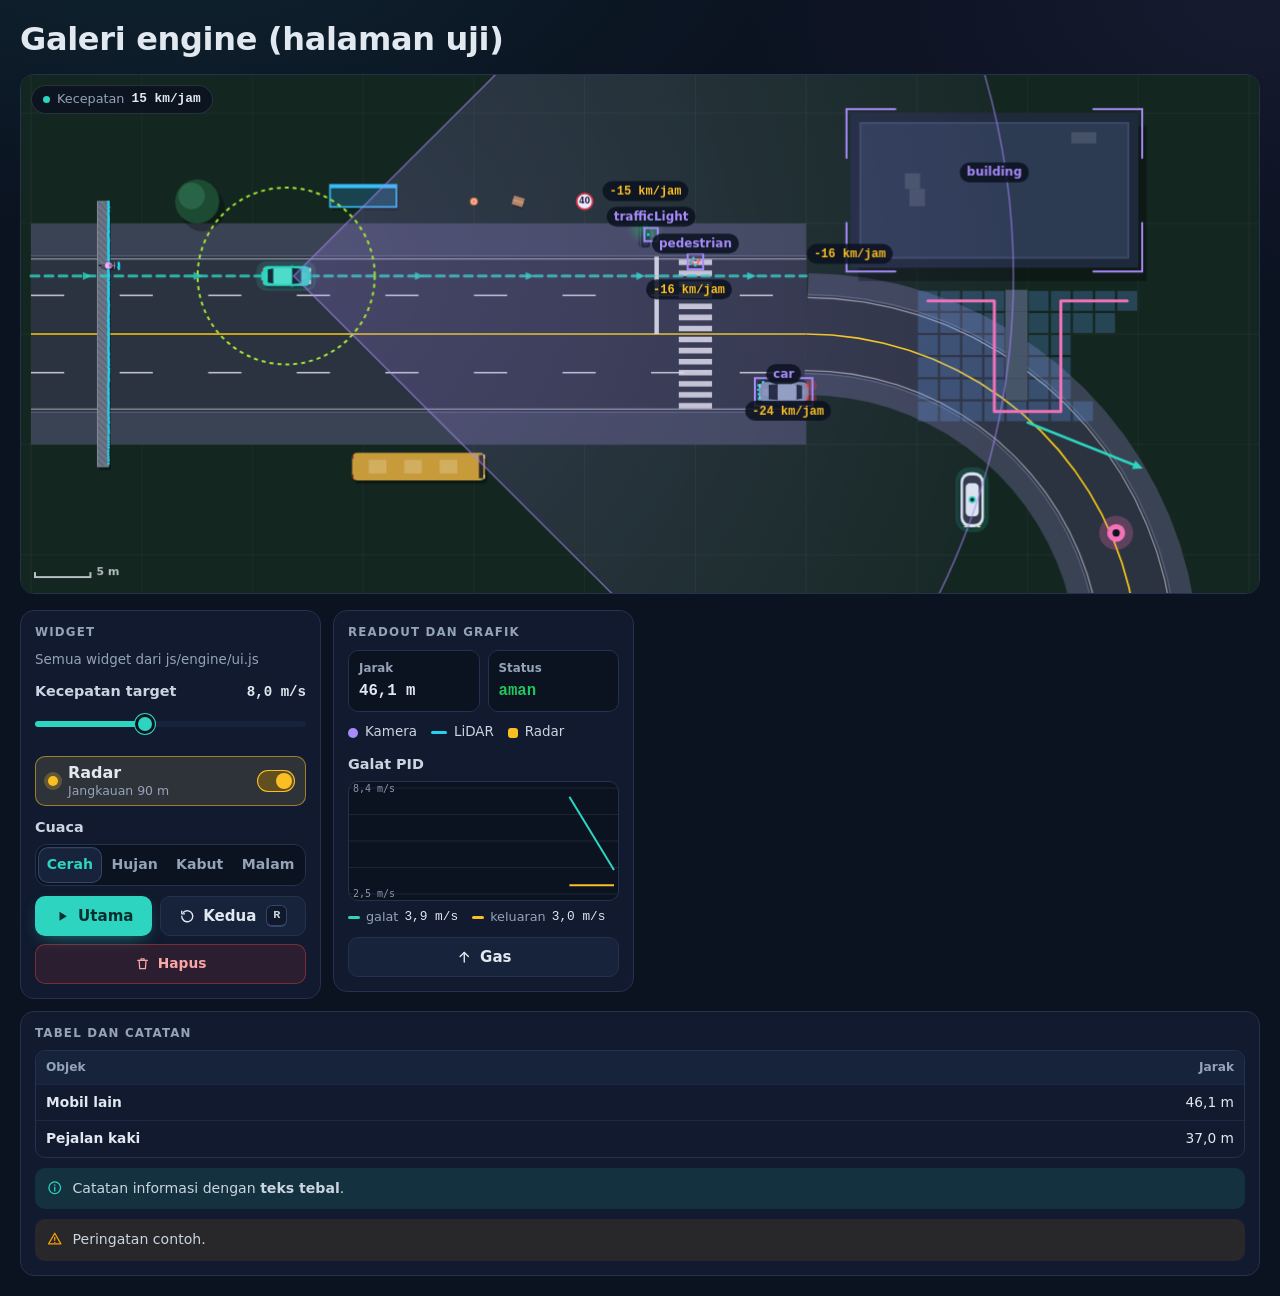
==== tests/foundation_gallery.html @ 91563fdd "Tambah situs SimOtonom (tahap build awal) Situs statis tutorial simulator transportasi tanpa pengemu" ====
<!doctype html>
<html lang="id">
  <head>
    <meta charset="utf-8" />
    <meta name="viewport" content="width=device-width, initial-scale=1" />
    <title>Galeri engine SimOtonom (uji)</title>
    <link rel="icon" type="image/svg+xml" href="../favicon.svg" />
    <link rel="stylesheet" href="../css/style.css" />
    <style>
      body { padding: 20px; }
      .wrap { display: grid; gap: 16px; max-width: 1300px; margin: 0 auto; }
      .gal-stage { position: relative; height: 520px; border: 1px solid var(--border); border-radius: 14px; overflow: hidden; }
    </style>
  </head>
  <body>
    <div class="wrap">
      <h1>Galeri engine (halaman uji)</h1>
      <div class="gal-stage" id="stage"><div class="hud" id="hud"></div></div>
      <div class="controls" id="controls"></div>
    </div>
    <script type="module">
      import * as E from '../js/engine/index.js';
      const { ui } = E;
      const stage = document.getElementById('stage');
      const view = new E.View(stage, { bounds: { minX: -5, minY: -22, maxX: 95, maxY: 22 } });

      // jalan dua lajur per arah dan persimpangan
      const road = E.makeRoad({ points: [{ x: -10, y: 0 }, { x: 60, y: 0 }], lanesPerDir: 2, sidewalk: 3, trimEnd: 0 });
      const curve = E.makeRoad({ points: E.arcPoints(60, 30, 30, -Math.PI / 2, 0, 20), lanesPerDir: 1, sidewalk: 2 });
      const cw = E.crosswalk({ x: 50, y: 0, heading: Math.PI / 2, length: 14 });
      const lane = E.getLane(road, 1, 0);
      const car = new E.Vehicle({ x: 10, y: lane.points[0].y, heading: 0, ego: true, maxSpeed: 10 });
      const agent = new E.PathAgent({ path: E.getLane(road, -1, 0).points, cruise: 6, loop: true, color: E.COLORS.vehicles[2] });
      const ped = new E.PathAgent({ kind: 'pedestrian', path: [{ x: 50, y: -8 }, { x: 50, y: 8 }], cruise: 1.3, loop: true });
      const bike = new E.PathAgent({ kind: 'cyclist', path: [{ x: -5, y: -6.2 }, { x: 60, y: -6.2 }], cruise: 4, loop: true });
      const light = new E.TrafficLight({ x: 46, y: -9, heading: Math.PI });
      const plan = new E.SignalPlan([{ lights: [light], green: 4 }], { yellow: 2, allRed: 2 });
      const bus = { x: 25, y: 12, heading: 0, length: 12, width: 2.5 };
      const shuttle = { x: 75, y: 15, heading: Math.PI / 2, length: 5, width: 2.1 };
      const wall = { ...E.rectBox(-4, -12, -3, 12), kind: 'wall' };
      const building = E.rectBox(64, -20, 90, -6, { kind: 'building' });
      const objects = [agent, ped, bike, wall, building, light];
      const rig = new E.SensorRig(car, E.standardSensors(car));
      const grid = new E.GridMap({ cols: 10, rows: 6, cellSize: 2, originX: 70, originY: -4 });
      for (let r = 0; r < 5; r++) grid.setBlocked(4, r);
      const search = E.createSearch(grid, grid.index(0, 0), grid.index(9, 0));
      const pid = new E.PID({ kp: 1.2, ki: 0.3, kd: 0.05, min: -3, max: 3 });
      const labels = E.createLabelLayer();
      const path = new E.Path(lane.points);
      let weather = 'cerah';

      const chip = ui.hudChip(document.getElementById('hud'), { label: 'Kecepatan', color: E.COLORS.accent });
      const g1 = ui.group(document.getElementById('controls'), { title: 'Widget', hint: 'Semua widget dari js/engine/ui.js' });
      const sl = ui.slider(g1, { label: 'Kecepatan target', min: 0, max: 20, step: 0.5, value: 8, unit: 'm/s' });
      const tg = ui.toggle(g1, { label: 'Radar', color: E.COLORS.radar, hint: 'Jangkauan 90 m', checked: true, onChange: (on) => rig.setEnabled('radar', on) });
      ui.segmented(g1, { label: 'Cuaca', options: E.WEATHER_IDS.map((id) => ({ value: id, label: E.WEATHER[id].label })), value: 'cerah', onChange: (w) => (weather = w) });
      const row = ui.buttonRow(g1);
      ui.button(row, { label: 'Utama', variant: 'primary', icon: 'play' });
      ui.button(row, { label: 'Kedua', icon: 'reset', kbd: 'R' });
      ui.button(row, { label: 'Hapus', variant: 'danger', icon: 'trash', small: true });
      const g2 = ui.group(document.getElementById('controls'), { title: 'Readout dan grafik' });
      const rg = ui.readoutGrid(g2);
      const ro1 = ui.readout(rg, { label: 'Jarak', value: '0 m' });
      const ro2 = ui.readout(rg, { label: 'Status', value: 'aman' });
      ro2.setTone('ok');
      ui.legend(g2, [{ color: E.COLORS.kamera, label: 'Kamera' }, { color: E.COLORS.lidar, label: 'LiDAR', shape: 'line' }, { color: E.COLORS.radar, label: 'Radar', shape: 'square' }]);
      const chart = ui.timeChart(g2, { label: 'Galat PID', series: [{ label: 'galat', color: E.COLORS.accent }, { label: 'keluaran', color: E.COLORS.radar }], span: 8, unit: 'm/s' });
      ui.holdButton(ui.buttonRow(g2), { label: 'Gas', icon: 'arrowUp' });
      const g3 = ui.group(document.getElementById('controls'), { title: 'Tabel dan catatan', wide: true });
      const table = ui.dataTable(g3, { columns: [{ key: 'a', label: 'Objek' }, { key: 'b', label: 'Jarak', align: 'right' }] });
      ui.note(g3, 'Catatan informasi dengan <strong>teks tebal</strong>.');
      ui.note(g3, 'Peringatan contoh.', { tone: 'warn' });

      let time = 0;
      const loop = new E.Loop({
        update(dt) {
          time += dt;
          plan.update(time);
          const pp = E.purePursuit(car, path, { lookahead: 6 });
          const u = pid.update(sl.value - car.speed, dt);
          car.step(dt, { accel: u, steer: pp.steer });
          if (car.x > 58) car.setPose(0, lane.points[0].y, 0);
          agent.step(dt);
          ped.step(dt);
          bike.step(dt);
          rig.update(dt, objects, weather);
          if (!search.done) search.step();
          chart.push(time, sl.value - car.speed, u);
        },
        render() {
          const g = view.begin();
          E.drawGrid(g, view, { spacing: 10 });
          E.drawRoad(g, road);
          E.drawRoad(g, curve);
          E.drawCrosswalk(g, cw);
          E.drawStopLine(g, E.stopLine({ x: 46.5, y: -3.5, heading: 0, length: 7 }));
          E.drawBuilding(g, building);
          E.drawWall(g, wall);
          E.drawTree(g, 5, -12, 2);
          E.drawCone(g, { x: 30, y: -12 }, { view });
          E.drawCardboard(g, { x: 34, y: -12, length: 1, width: 0.8, heading: 0.3 });
          E.drawHalte(g, { x: 20, y: -12.5, length: 6, width: 2 });
          E.drawBus(g, bus);
          E.drawShuttle(g, shuttle, { ego: true });
          E.drawCar(g, agent, { braking: true });
          E.drawCyclist(g, bike, { view });
          E.drawPedestrian(g, ped, { view, phase: time * 7 });
          E.drawTrafficLight(g, light, { view });
          E.drawSpeedSign(g, { x: 40, y: -12, text: '40' }, { view });
          E.drawPath(g, path.points, { view, width: 3, arrows: 10, dash: [8, 6], alpha: 0.8 });
          E.drawArrow(g, { x: 80, y: 8 }, { x: 90, y: 12 }, { view });
          E.drawMarker(g, 88, 18, { view });
          for (const i of search.closed) {
            const p = grid.toWorld(i);
            g.fillStyle = 'rgba(96,165,250,0.25)';
            g.fillRect(p.x - 0.9, p.y - 0.9, 1.8, 1.8);
          }
          for (let r = 0; r < 5; r++) {
            const p = grid.toWorld(grid.index(4, r));
            g.fillStyle = '#475569';
            g.fillRect(p.x - 1, p.y - 1, 2, 2);
          }
          if (search.found) E.drawPath(g, search.path.map((i) => grid.toWorld(i)), { view, color: E.COLORS.target, width: 3 });
          E.drawCar(g, car);
          E.drawWeather(g, view, weather, time, { lights: [{ type: 'cone', x: car.x, y: car.y, heading: car.heading, fov: 0.9, range: 25 }] });
          const cam = rig.get('kamera');
          const p = cam.pose(car);
          E.drawSensorCone(g, p, p.heading, cam.fov, cam.effectiveRange(weather), E.COLORS.kamera, { view });
          const lid = rig.reading('lidar');
          if (lid) E.drawPointCloud(g, lid.points, E.COLORS.lidar, { view });
          for (const d of rig.detections('kamera')) {
            E.drawBracketBox(g, d.target, E.COLORS.kamera, { view });
            labels.add(d.target.x, d.target.y, d.kind, { color: E.COLORS.kamera });
          }
          for (const d of rig.detections('radar')) labels.add(d.x, d.y, E.fmtSigned(E.msToKmh(d.relSpeed), 0, 'km/jam'), { color: E.COLORS.radar, dy: 20, mono: true });
          E.drawRing(g, car.x, car.y, 8, { view, dash: [4, 4], color: E.COLORS.ultrasonik });
          labels.draw(g, view);
          E.drawScaleBar(g, view);
          chip.set(E.fmtSpeed(car.speed));
          ro1.set(E.fmtDist(Math.hypot(agent.x - car.x, agent.y - car.y)));
          table.setRows([{ a: 'Mobil lain', b: E.fmtDist(Math.hypot(agent.x - car.x, agent.y - car.y)) }, { a: 'Pejalan kaki', b: E.fmtDist(Math.hypot(ped.x - car.x, ped.y - car.y)) }]);
        },
      }).start();
      window.__gallery = { loop, search };
    </script>
  </body>
</html>
---- css/style.css ----
/* SimOtonom: gaya bersama untuk seluruh situs.
   Tema gelap bergaya ruang kendali. Variabel di :root dipakai semua halaman dan pelajaran. */

:root {
  --bg: #0b1220;
  --panel: #111a2e;
  --raised: #17223b;
  --border: #24314f;
  --text: #e2e8f0;
  --muted: #94a3b8;
  --accent: #2dd4bf;
  --accent-ink: #042f2e;
  --warn: #f59e0b;
  --danger: #ef4444;
  --ok: #22c55e;
  --kamera: #a78bfa;
  --lidar: #22d3ee;
  --radar: #fbbf24;
  --ultrasonik: #a3e635;
  --radius: 14px;
  --radius-sm: 10px;
  --shadow: 0 12px 32px -14px rgba(0, 0, 0, 0.7), 0 2px 6px -2px rgba(0, 0, 0, 0.35);
  --font: system-ui, -apple-system, 'Segoe UI', Roboto, 'Helvetica Neue', Arial, sans-serif;
  --mono: ui-monospace, 'SF Mono', Menlo, Consolas, 'Liberation Mono', monospace;
  --header-h: 60px;

  /* turunan */
  --border-strong: #33446a;
  --text-soft: #cbd5e1;
  --accent-soft: rgba(45, 212, 191, 0.12);
  --page-pad: clamp(16px, 3vw, 32px);
  --content-w: 1320px;
}

/* ---------- dasar ---------- */

*,
*::before,
*::after {
  box-sizing: border-box;
}

html {
  -webkit-text-size-adjust: 100%;
  text-size-adjust: 100%;
  scroll-padding-top: calc(var(--header-h) + 12px);
}

body {
  margin: 0;
  min-height: 100dvh;
  background:
    radial-gradient(1100px 520px at 12% -8%, rgba(45, 212, 191, 0.09), transparent 60%),
    radial-gradient(900px 480px at 100% 0%, rgba(167, 139, 250, 0.07), transparent 60%),
    var(--bg);
  background-attachment: fixed;
  color: var(--text);
  font-family: var(--font);
  font-size: 16px;
  line-height: 1.55;
  -webkit-font-smoothing: antialiased;
  -moz-osx-font-smoothing: grayscale;
}

body[data-route='sim'] {
  overflow: hidden;
}

img,
svg,
canvas {
  display: block;
}

a {
  color: var(--accent);
  text-underline-offset: 3px;
}

button,
input,
select {
  font: inherit;
  color: inherit;
}

h1,
h2,
h3,
h4 {
  margin: 0;
  line-height: 1.2;
  letter-spacing: -0.01em;
}

p {
  margin: 0;
}

:focus-visible {
  outline: 2px solid var(--accent);
  outline-offset: 2px;
  border-radius: 6px;
}

h1:focus,
h2:focus,
.app-main:focus {
  outline: none;
}

::selection {
  background: rgba(45, 212, 191, 0.35);
}

.icon {
  flex: none;
  width: 1.1em;
  height: 1.1em;
}

.visually-hidden {
  position: absolute !important;
  width: 1px;
  height: 1px;
  padding: 0;
  margin: -1px;
  overflow: hidden;
  clip: rect(0 0 0 0);
  white-space: nowrap;
  border: 0;
}

.muted {
  color: var(--muted);
}

.mono {
  font-family: var(--mono);
}

.text-accent {
  color: var(--accent);
}

.eyebrow {
  font-size: 0.78rem;
  font-weight: 700;
  letter-spacing: 0.12em;
  text-transform: uppercase;
  color: var(--accent);
}

kbd {
  display: inline-flex;
  align-items: center;
  justify-content: center;
  min-width: 1.6em;
  padding: 1px 6px;
  border: 1px solid var(--border-strong);
  border-bottom-width: 2px;
  border-radius: 6px;
  background: rgba(11, 18, 32, 0.6);
  color: var(--text-soft);
  font-family: var(--mono);
  font-size: 0.74rem;
  line-height: 1.4;
}

.skip-link {
  position: absolute;
  left: 12px;
  top: -60px;
  z-index: 200;
  padding: 10px 14px;
  border-radius: var(--radius-sm);
  background: var(--accent);
  color: var(--accent-ink);
  font-weight: 700;
  text-decoration: none;
}

.skip-link:focus {
  top: 10px;
}

.noscript {
  margin: 40px auto;
  max-width: 520px;
  padding: 20px;
  border: 1px solid var(--border);
  border-radius: var(--radius);
  background: var(--panel);
  text-align: center;
}

/* ---------- tombol ---------- */

.btn {
  display: inline-flex;
  align-items: center;
  justify-content: center;
  gap: 8px;
  min-height: 40px;
  padding: 0 16px;
  border: 1px solid transparent;
  border-radius: var(--radius-sm);
  background: none;
  font-size: 0.94rem;
  font-weight: 600;
  line-height: 1.1;
  text-decoration: none;
  white-space: nowrap;
  cursor: pointer;
  user-select: none;
  -webkit-user-select: none;
  -webkit-tap-highlight-color: transparent;
  transition:
    background-color 0.15s ease,
    border-color 0.15s ease,
    color 0.15s ease,
    transform 0.1s ease,
    box-shadow 0.15s ease;
}

.btn:active:not(:disabled) {
  transform: translateY(1px);
}

.btn:disabled {
  opacity: 0.45;
  cursor: not-allowed;
}

.btn-primary {
  background: var(--accent);
  color: var(--accent-ink);
  box-shadow: 0 6px 18px -8px rgba(45, 212, 191, 0.65);
}

.btn-primary:hover:not(:disabled) {
  background: #5eead4;
}

.btn-secondary {
  background: var(--raised);
  border-color: var(--border);
  color: var(--text);
}

.btn-secondary:hover:not(:disabled) {
  border-color: var(--border-strong);
  background: #1c2946;
}

.btn-ghost {
  color: var(--text-soft);
}

.btn-ghost:hover:not(:disabled) {
  background: var(--raised);
  color: var(--text);
}

.btn-danger {
  background: rgba(239, 68, 68, 0.12);
  border-color: rgba(239, 68, 68, 0.4);
  color: #fca5a5;
}

.btn-danger:hover:not(:disabled) {
  background: rgba(239, 68, 68, 0.2);
}

.btn-sm {
  padding: 0 12px;
  font-size: 0.86rem;
}

.btn-lg {
  min-height: 50px;
  padding: 0 22px;
  font-size: 1rem;
  border-radius: 12px;
}

.btn kbd {
  margin-left: 2px;
}

.btn-hold {
  touch-action: none;
}

.btn-hold.is-held {
  border-color: var(--accent);
  background: var(--accent-soft);
  color: var(--accent);
}

.link-btn {
  padding: 0;
  border: 0;
  background: none;
  color: var(--text-soft);
  text-align: left;
  cursor: pointer;
  text-decoration: underline;
  text-decoration-color: rgba(148, 163, 184, 0.4);
  text-underline-offset: 3px;
}

.link-btn:hover {
  color: var(--accent);
}

/* ---------- header ---------- */

.app-header {
  position: sticky;
  top: 0;
  z-index: 60;
  height: var(--header-h);
  border-bottom: 1px solid var(--border);
  background: rgba(11, 18, 32, 0.86);
  backdrop-filter: saturate(150%) blur(12px);
  -webkit-backdrop-filter: saturate(150%) blur(12px);
}

.header-inner {
  display: flex;
  align-items: center;
  gap: 16px;
  height: 100%;
  max-width: 1560px;
  margin: 0 auto;
  padding: 0 var(--page-pad);
}

.brand {
  display: inline-flex;
  align-items: center;
  gap: 10px;
  flex: none;
  min-height: 40px;
  color: var(--text);
  text-decoration: none;
}

.brand-name {
  font-size: 1.12rem;
  font-weight: 800;
  letter-spacing: -0.02em;
}

.header-context {
  display: flex;
  align-items: center;
  gap: 8px;
  min-width: 0;
  flex: 1;
  padding-left: 16px;
  border-left: 1px solid var(--border);
  color: var(--muted);
  font-size: 0.88rem;
  white-space: nowrap;
}

.header-context:empty {
  border-left-color: transparent;
}

.crumb-title {
  overflow: hidden;
  text-overflow: ellipsis;
  color: var(--text);
  font-weight: 600;
}

.crumb-sep {
  opacity: 0.6;
}

.main-nav {
  display: flex;
  align-items: center;
  gap: 4px;
}

.nav-link {
  display: inline-flex;
  align-items: center;
  gap: 7px;
  min-height: 40px;
  padding: 0 12px;
  border: 0;
  border-radius: var(--radius-sm);
  background: none;
  color: var(--text-soft);
  font-size: 0.92rem;
  font-weight: 600;
  text-decoration: none;
  cursor: pointer;
}

.nav-link .icon {
  opacity: 0.8;
}

.nav-link:hover {
  background: var(--raised);
  color: var(--text);
}

.nav-link.is-active {
  background: var(--accent-soft);
  color: var(--accent);
}

.nav-lessons .icon-chevronDown {
  width: 0.9em;
  height: 0.9em;
  transition: transform 0.15s ease;
}

.nav-lessons[aria-expanded='true'] .icon-chevronDown {
  transform: rotate(180deg);
}

.header-progress {
  display: inline-flex;
  align-items: center;
  gap: 8px;
  flex: none;
  padding: 6px 12px 6px 8px;
  border: 1px solid var(--border);
  border-radius: 999px;
  color: var(--muted);
  font-size: 0.84rem;
}

.header-progress strong {
  color: var(--text);
}

.menu-toggle {
  display: none;
  align-items: center;
  justify-content: center;
  width: 44px;
  height: 44px;
  border: 1px solid var(--border);
  border-radius: var(--radius-sm);
  background: var(--raised);
  color: var(--text);
  font-size: 1.2rem;
  cursor: pointer;
}

.nav-panel {
  position: absolute;
  top: calc(var(--header-h) - 4px);
  right: var(--page-pad);
  width: 360px;
  max-height: calc(100dvh - var(--header-h) - 24px);
  overflow: auto;
  padding: 10px;
  border: 1px solid var(--border);
  border-radius: var(--radius);
  background: var(--panel);
  box-shadow: 0 24px 60px -12px rgba(0, 0, 0, 0.75);
  animation: pop-in 0.16s ease;
}

.nav-panel-links {
  display: none;
  padding-bottom: 8px;
  margin-bottom: 6px;
  border-bottom: 1px solid var(--border);
}

.nav-panel-link {
  display: flex;
  align-items: center;
  gap: 10px;
  min-height: 44px;
  padding: 0 10px;
  border-radius: var(--radius-sm);
  color: var(--text);
  font-weight: 600;
  text-decoration: none;
}

.nav-panel-link:hover {
  background: var(--raised);
}

.nav-panel-title {
  padding: 6px 10px 6px;
  color: var(--muted);
  font-size: 0.74rem;
  font-weight: 700;
  letter-spacing: 0.1em;
  text-transform: uppercase;
}

.nav-lesson-list {
  margin: 0;
  padding: 0;
  list-style: none;
}

.nav-lesson {
  display: flex;
  align-items: center;
  gap: 12px;
  min-height: 44px;
  padding: 6px 10px;
  border-radius: var(--radius-sm);
  color: var(--text-soft);
  text-decoration: none;
}

.nav-lesson:hover {
  background: var(--raised);
  color: var(--text);
}

.nav-lesson.is-current {
  background: var(--accent-soft);
  color: var(--accent);
}

.nav-lesson-num {
  display: grid;
  place-items: center;
  flex: none;
  width: 28px;
  height: 28px;
  border-radius: 8px;
  background: var(--raised);
  color: var(--muted);
  font-family: var(--mono);
  font-size: 0.76rem;
}

.nav-lesson.is-done .nav-lesson-num {
  background: rgba(34, 197, 94, 0.16);
  color: var(--ok);
}

.nav-lesson.is-progress .nav-lesson-num {
  box-shadow: inset 0 0 0 1.5px var(--accent);
  color: var(--accent);
}

.nav-lesson-title {
  font-size: 0.92rem;
  font-weight: 600;
}

/* ---------- tata letak halaman ---------- */

.app-main {
  display: block;
  min-height: calc(100dvh - var(--header-h));
}

.page {
  max-width: var(--content-w);
  margin: 0 auto;
  padding: 24px var(--page-pad) 48px;
}

.section {
  margin-top: 72px;
}

.section-head {
  display: flex;
  flex-wrap: wrap;
  align-items: flex-end;
  justify-content: space-between;
  gap: 12px 24px;
  margin-bottom: 22px;
}

.section-title {
  font-size: clamp(1.35rem, 2.2vw, 1.7rem);
  font-weight: 750;
}

.section-sub {
  margin-top: 6px;
  color: var(--muted);
}

/* ---------- beranda ---------- */

.hero {
  display: grid;
  grid-template-columns: minmax(0, 1.02fr) minmax(0, 1fr);
  gap: clamp(24px, 4vw, 56px);
  align-items: center;
  padding-top: clamp(12px, 3vw, 36px);
}

.hero-copy {
  display: flex;
  flex-direction: column;
  gap: 18px;
}

.hero-title {
  font-size: clamp(2rem, 4.2vw, 3.3rem);
  font-weight: 800;
  line-height: 1.08;
  letter-spacing: -0.03em;
  text-wrap: balance;
}

.hero-lead {
  max-width: 560px;
  color: var(--text-soft);
  font-size: 1.08rem;
}

.hero-actions {
  display: flex;
  flex-wrap: wrap;
  gap: 12px;
  margin-top: 6px;
}

.hero-meta {
  color: var(--muted);
  font-size: 0.9rem;
}

.ambient-frame {
  overflow: hidden;
  border: 1px solid var(--border);
  border-radius: 18px;
  background: var(--panel);
  box-shadow:
    0 30px 80px -30px rgba(0, 0, 0, 0.85),
    0 0 0 1px rgba(45, 212, 191, 0.06);
}

.ambient-bar {
  display: flex;
  align-items: center;
  gap: 10px;
  padding: 10px 14px;
  border-bottom: 1px solid var(--border);
  color: var(--muted);
  font-size: 0.82rem;
  font-weight: 600;
}

.ambient-keys {
  display: inline-flex;
  align-items: center;
  gap: 6px;
  margin-left: auto;
  font-weight: 500;
}

.key-dot {
  display: inline-block;
  width: 8px;
  height: 8px;
  margin-left: 8px;
  border-radius: 50%;
  background: var(--c);
}

.live-dot {
  width: 8px;
  height: 8px;
  border-radius: 50%;
  background: var(--ok);
  box-shadow: 0 0 0 0 rgba(34, 197, 94, 0.6);
  animation: live 2s infinite;
}

.ambient-stage {
  position: relative;
  aspect-ratio: 16 / 10.5;
  background: #13261f;
}

.about {
  display: grid;
  grid-template-columns: minmax(0, 1.1fr) minmax(0, 1fr);
  gap: 20px;
}

.about > div {
  display: flex;
  flex-direction: column;
  gap: 12px;
  padding: 26px;
  border: 1px solid var(--border);
  border-radius: var(--radius);
  background: var(--panel);
}

.about-text p {
  color: var(--text-soft);
}

.about-text p.muted {
  color: var(--muted);
}

.howto-list {
  display: flex;
  flex-direction: column;
  gap: 12px;
  margin: 4px 0 0;
  padding: 0;
  list-style: none;
}

.howto-list li {
  display: flex;
  gap: 12px;
  color: var(--text-soft);
}

.howto-num {
  display: grid;
  place-items: center;
  flex: none;
  width: 28px;
  height: 28px;
  border-radius: 8px;
  background: var(--accent-soft);
  color: var(--accent);
  font-family: var(--mono);
  font-size: 0.85rem;
  font-weight: 700;
}

.pipeline {
  display: grid;
  grid-template-columns: repeat(4, minmax(0, 1fr));
  gap: 16px;
  margin: 0;
  padding: 0;
  list-style: none;
  counter-reset: pipe;
}

.pipe-step {
  position: relative;
  display: flex;
  flex-direction: column;
  gap: 10px;
  padding: 20px;
  border: 1px solid var(--border);
  border-radius: var(--radius);
  background: linear-gradient(180deg, color-mix(in srgb, var(--c) 9%, var(--panel)), var(--panel) 55%);
}

.pipe-step::before {
  content: '';
  position: absolute;
  top: -1px;
  left: 20px;
  right: 20px;
  height: 2px;
  border-radius: 2px;
  background: var(--c);
  opacity: 0.8;
}

.pipe-step:not(:last-child)::after {
  content: '';
  position: absolute;
  top: 38px;
  right: -13px;
  z-index: 1;
  width: 10px;
  height: 10px;
  border-top: 2px solid var(--border-strong);
  border-right: 2px solid var(--border-strong);
  transform: rotate(45deg);
}

.pipe-top {
  display: flex;
  align-items: center;
  justify-content: space-between;
}

.pipe-icon {
  display: grid;
  place-items: center;
  width: 42px;
  height: 42px;
  border-radius: 12px;
  background: color-mix(in srgb, var(--c) 16%, transparent);
  color: var(--c);
  font-size: 1.3rem;
}

.pipe-index {
  color: var(--muted);
  font-family: var(--mono);
  font-size: 0.85rem;
}

.pipe-title {
  font-size: 1.15rem;
  font-weight: 750;
}

.pipe-verb {
  margin-left: 4px;
  color: var(--c);
  font-size: 0.8rem;
  font-weight: 600;
  letter-spacing: 0.04em;
  text-transform: uppercase;
}

.pipe-text {
  color: var(--text-soft);
  font-size: 0.93rem;
}

.pipe-links {
  display: flex;
  flex-direction: column;
  gap: 2px;
  margin-top: auto;
  padding-top: 6px;
}

.pipe-links a {
  display: inline-flex;
  align-items: center;
  justify-content: space-between;
  gap: 6px;
  min-height: 40px;
  padding: 0 10px;
  border-radius: 8px;
  background: rgba(11, 18, 32, 0.45);
  color: var(--text);
  font-size: 0.88rem;
  font-weight: 600;
  text-decoration: none;
}

.pipe-links a:hover {
  background: var(--raised);
  color: var(--c);
}

.sim-card {
  position: relative;
  display: grid;
  grid-template-columns: minmax(0, 1.05fr) minmax(0, 1fr);
  gap: 24px;
  align-items: center;
  overflow: hidden;
  padding: clamp(22px, 3.5vw, 40px);
  border: 1px solid rgba(45, 212, 191, 0.28);
  border-radius: 20px;
  background:
    radial-gradient(600px 300px at 90% 20%, rgba(34, 211, 238, 0.14), transparent 70%),
    radial-gradient(500px 280px at 0% 100%, rgba(45, 212, 191, 0.12), transparent 70%),
    linear-gradient(135deg, #10203a, #0f1a30 60%);
  box-shadow: var(--shadow);
}

.sim-card-copy {
  display: flex;
  flex-direction: column;
  gap: 14px;
}

.sim-card-title {
  font-size: clamp(1.5rem, 2.6vw, 2.1rem);
  font-weight: 800;
  letter-spacing: -0.02em;
}

.sim-card-copy > p:not(.eyebrow) {
  color: var(--text-soft);
  max-width: 540px;
}

.sim-card-actions {
  display: grid;
  grid-template-columns: repeat(2, minmax(0, 1fr));
  gap: 12px;
  margin-top: 6px;
}

.mode-btn {
  display: flex;
  align-items: center;
  gap: 12px;
  min-height: 64px;
  padding: 12px 14px;
  border: 1px solid var(--border-strong);
  border-radius: 14px;
  background: rgba(11, 18, 32, 0.55);
  color: var(--text);
  text-decoration: none;
  transition:
    border-color 0.15s ease,
    background-color 0.15s ease,
    transform 0.15s ease;
}

.mode-btn:hover {
  border-color: var(--accent);
  transform: translateY(-1px);
}

.mode-btn.is-primary {
  border-color: transparent;
  background: var(--accent);
  color: var(--accent-ink);
}

.mode-btn.is-primary:hover {
  background: #5eead4;
}

.mode-icon {
  display: grid;
  place-items: center;
  flex: none;
  width: 38px;
  height: 38px;
  border-radius: 10px;
  background: rgba(45, 212, 191, 0.14);
  color: var(--accent);
  font-size: 1.15rem;
}

.mode-btn.is-primary .mode-icon {
  background: rgba(4, 47, 46, 0.15);
  color: var(--accent-ink);
}

.mode-text {
  display: flex;
  flex-direction: column;
  flex: 1;
  min-width: 0;
}

.mode-title {
  font-weight: 750;
}

.mode-sub {
  font-size: 0.82rem;
  opacity: 0.8;
}

.sim-card-note {
  display: flex;
  gap: 8px;
  align-items: flex-start;
  color: var(--muted);
  font-size: 0.84rem;
}

.sim-card-note .icon {
  margin-top: 3px;
}

.sim-card-art {
  display: grid;
  place-items: center;
}

.iso-city {
  width: 100%;
  max-width: 460px;
  height: auto;
  filter: drop-shadow(0 30px 40px rgba(0, 0, 0, 0.5));
}

.lessons-head {
  align-items: center;
}

.lessons-tools {
  display: flex;
  flex-wrap: wrap;
  align-items: center;
  gap: 12px;
}

.overall-bar {
  width: 180px;
  height: 8px;
  overflow: hidden;
  border-radius: 99px;
  background: var(--raised);
}

.overall-bar i {
  display: block;
  height: 100%;
  border-radius: inherit;
  background: linear-gradient(90deg, var(--accent), #5eead4);
  transition: width 0.4s ease;
}

.reset-wrap {
  display: flex;
  flex-wrap: wrap;
  align-items: center;
  gap: 8px;
}

.reset-q {
  color: var(--text-soft);
  font-size: 0.9rem;
}

.lesson-grid {
  display: grid;
  grid-template-columns: repeat(auto-fill, minmax(280px, 1fr));
  gap: 14px;
  margin: 0;
  padding: 0;
  list-style: none;
}

.lesson-card {
  display: flex;
  gap: 14px;
  height: 100%;
  padding: 18px;
  border: 1px solid var(--border);
  border-radius: var(--radius);
  background: var(--panel);
  color: var(--text);
  text-decoration: none;
  transition:
    border-color 0.15s ease,
    transform 0.15s ease,
    background-color 0.15s ease;
}

.lesson-card:hover {
  border-color: var(--border-strong);
  background: #13203a;
  transform: translateY(-2px);
}

.lesson-card.is-next {
  border-color: rgba(45, 212, 191, 0.5);
  box-shadow: 0 0 0 3px rgba(45, 212, 191, 0.08);
}

.lesson-num {
  display: grid;
  place-items: center;
  flex: none;
  width: 40px;
  height: 40px;
  border-radius: 11px;
  background: var(--raised);
  color: var(--accent);
  font-family: var(--mono);
  font-size: 0.9rem;
  font-weight: 700;
}

.lesson-card.is-done .lesson-num {
  background: rgba(34, 197, 94, 0.15);
  color: var(--ok);
  font-size: 1.1rem;
}

.lesson-body {
  display: flex;
  flex-direction: column;
  gap: 6px;
  min-width: 0;
  flex: 1;
}

.lesson-card-title {
  display: flex;
  flex-wrap: wrap;
  align-items: center;
  gap: 8px;
  font-size: 1.02rem;
  font-weight: 700;
}

.next-badge {
  padding: 2px 8px;
  border-radius: 99px;
  background: var(--accent-soft);
  color: var(--accent);
  font-size: 0.7rem;
  font-weight: 700;
  letter-spacing: 0.04em;
  text-transform: uppercase;
}

.lesson-summary {
  color: var(--muted);
  font-size: 0.9rem;
}

.lesson-status {
  display: flex;
  align-items: center;
  gap: 10px;
  margin-top: auto;
  padding-top: 8px;
  color: var(--muted);
  font-size: 0.8rem;
  font-weight: 600;
}

.lesson-card.is-done .status-text {
  color: var(--ok);
}

.lesson-card.is-progress .status-text {
  color: var(--accent);
}

.mini-bar {
  flex: 1;
  height: 5px;
  overflow: hidden;
  border-radius: 99px;
  background: var(--raised);
}

.mini-bar i {
  display: block;
  height: 100%;
  border-radius: inherit;
  background: var(--accent);
}

.lesson-card.is-done .mini-bar i {
  background: var(--ok);
}

.app-footer {
  display: flex;
  flex-wrap: wrap;
  align-items: center;
  justify-content: space-between;
  gap: 12px 24px;
  margin-top: 72px;
  padding-top: 24px;
  border-top: 1px solid var(--border);
  color: var(--muted);
  font-size: 0.88rem;
}

.footer-brand {
  display: flex;
  gap: 10px;
  align-items: baseline;
}

.footer-brand strong {
  color: var(--text);
}

/* ---------- halaman pelajaran ---------- */

.page-lesson {
  max-width: 1560px;
  padding-top: 20px;
}

.lesson-layout {
  display: grid;
  grid-template-columns: 380px minmax(0, 1fr);
  grid-template-areas:
    'head sim'
    'card sim';
  grid-template-rows: auto 1fr;
  gap: 16px 24px;
  align-items: start;
}

.lesson-head {
  grid-area: head;
  display: flex;
  flex-direction: column;
  gap: 6px;
}

.lesson-title {
  font-size: 1.6rem;
  font-weight: 800;
  letter-spacing: -0.02em;
}

.lesson-progress {
  display: flex;
  align-items: center;
  gap: 10px;
  margin-top: 4px;
  color: var(--muted);
  font-size: 0.84rem;
}

.lesson-progress .bar {
  flex: 1;
  max-width: 160px;
  height: 6px;
  overflow: hidden;
  border-radius: 99px;
  background: var(--raised);
}

.lesson-progress .bar i {
  display: block;
  width: 0;
  height: 100%;
  border-radius: inherit;
  background: var(--accent);
  transition: width 0.4s ease;
}

.lesson-intro {
  margin-top: 8px;
}

.sim-area {
  grid-area: sim;
  display: flex;
  flex-direction: column;
  gap: 12px;
  min-width: 0;
}

.step-panel {
  grid-area: card;
  position: sticky;
  top: calc(var(--header-h) + 16px);
  max-height: calc(100dvh - var(--header-h) - 32px);
  overflow: auto;
  border-radius: var(--radius);
  scrollbar-width: thin;
}

.stage {
  position: relative;
  height: clamp(340px, calc(100dvh - var(--header-h) - 300px), 680px);
  overflow: hidden;
  border: 1px solid var(--border);
  border-radius: var(--radius);
  background: #13261f;
  box-shadow: var(--shadow);
  isolation: isolate;
}

.stage.stage-flow {
  height: auto;
  min-height: 200px;
  overflow: visible;
  border: 0;
  background: none;
  box-shadow: none;
}

.stage-loading {
  display: grid;
  place-items: center;
  background: linear-gradient(110deg, #111a2e 30%, #17223b 50%, #111a2e 70%);
  background-size: 200% 100%;
  animation: shimmer 1.4s linear infinite;
}

.stage-message {
  display: inline-flex;
  align-items: center;
  gap: 10px;
  color: var(--muted);
  font-weight: 600;
}

.spinner {
  width: 18px;
  height: 18px;
  border: 2px solid rgba(148, 163, 184, 0.3);
  border-top-color: var(--accent);
  border-radius: 50%;
  animation: spin 0.8s linear infinite;
}

.sim-canvas {
  position: absolute;
  inset: 0;
  z-index: 0;
  width: 100%;
  height: 100%;
}

.hud {
  position: absolute;
  top: 10px;
  left: 10px;
  right: 10px;
  z-index: 2;
  display: flex;
  flex-wrap: wrap;
  gap: 6px;
  pointer-events: none;
}

.hud:empty {
  display: none;
}

.hud-chip {
  display: inline-flex;
  align-items: center;
  gap: 7px;
  max-width: 100%;
  padding: 5px 11px;
  border: 1px solid rgba(148, 163, 184, 0.2);
  border-radius: 999px;
  background: rgba(11, 18, 32, 0.82);
  backdrop-filter: blur(6px);
  -webkit-backdrop-filter: blur(6px);
  font-size: 0.8rem;
  line-height: 1.3;
}

.hud-chip[hidden] {
  display: none;
}

.hud-chip::before {
  content: '';
  width: 7px;
  height: 7px;
  border-radius: 50%;
  background: var(--tone, var(--muted));
}

.hud-label {
  color: var(--muted);
}

.hud-value {
  color: var(--text);
  font-family: var(--mono);
  font-weight: 600;
}

.hud-chip[data-tone='warn'] .hud-value {
  color: var(--warn);
}

.hud-chip[data-tone='danger'] .hud-value {
  color: #fca5a5;
}

.hud-chip[data-tone='ok'] .hud-value {
  color: var(--ok);
}

.stage-badge {
  position: absolute;
  right: 10px;
  bottom: 10px;
  z-index: 3;
  display: inline-flex;
  align-items: center;
  gap: 6px;
  padding: 6px 12px;
  border-radius: 999px;
  background: rgba(245, 158, 11, 0.16);
  border: 1px solid rgba(245, 158, 11, 0.45);
  color: #fcd34d;
  font-size: 0.8rem;
  font-weight: 700;
  pointer-events: none;
}

.stage-badge[hidden],
.stage-error[hidden] {
  display: none;
}

.stage-error {
  position: absolute;
  inset: 0;
  z-index: 4;
  display: grid;
  place-items: center;
  padding: 20px;
  background: rgba(11, 18, 32, 0.72);
  backdrop-filter: blur(3px);
}

.stage-error-card {
  display: flex;
  gap: 10px;
  align-items: flex-start;
  max-width: 420px;
  padding: 16px 18px;
  border: 1px solid rgba(239, 68, 68, 0.45);
  border-radius: var(--radius-sm);
  background: var(--panel);
  color: var(--text);
}

.stage-error-card .icon {
  margin-top: 3px;
  color: var(--danger);
}

.sim-bar {
  display: flex;
  flex-wrap: wrap;
  align-items: center;
  justify-content: space-between;
  gap: 10px 16px;
}

.sim-status {
  flex: 1 1 280px;
  min-width: 0;
  /* tinggi tetap dua baris supaya panel di bawahnya tidak bergeser saat teks berubah */
  display: -webkit-box;
  min-height: calc(2 * 1.45em);
  overflow: hidden;
  color: var(--text-soft);
  font-size: 0.92rem;
  line-height: 1.45;
  -webkit-box-orient: vertical;
  -webkit-line-clamp: 2;
  line-clamp: 2;
}

.sim-status::before {
  content: '';
  display: inline-block;
  width: 7px;
  height: 7px;
  margin-right: 8px;
  border-radius: 50%;
  background: var(--accent);
  vertical-align: 2px;
}

.sim-buttons {
  display: flex;
  flex-wrap: wrap;
  align-items: center;
  gap: 8px;
}

.speed-wrap .seg {
  min-width: 170px;
}

.step-jump {
  display: none;
}

.controls {
  display: grid;
  grid-template-columns: repeat(auto-fit, minmax(250px, 1fr));
  gap: 12px;
  align-items: start;
}

.controls:empty {
  display: none;
}

/* ---------- kartu langkah ---------- */

.step-card {
  display: flex;
  flex-direction: column;
  gap: 14px;
  padding: 20px;
  border: 1px solid var(--border);
  border-radius: var(--radius);
  background: var(--panel);
  box-shadow: var(--shadow);
}

.step-intro {
  padding-bottom: 14px;
  border-bottom: 1px solid var(--border);
  color: var(--text-soft);
}

.step-meta {
  display: flex;
  flex-wrap: wrap;
  align-items: center;
  justify-content: space-between;
  gap: 10px;
}

.step-count {
  color: var(--accent);
  font-size: 0.78rem;
  font-weight: 700;
  letter-spacing: 0.1em;
  text-transform: uppercase;
}

.step-dots {
  display: flex;
  gap: 2px;
  margin: 0;
  padding: 0;
  list-style: none;
}

.step-dot {
  position: relative;
  width: 22px;
  height: 28px;
  padding: 0;
  border: 0;
  background: none;
  cursor: pointer;
}

.step-dot::before {
  content: '';
  position: absolute;
  top: 50%;
  left: 50%;
  width: 10px;
  height: 10px;
  border: 2px solid var(--border-strong);
  border-radius: 50%;
  background: var(--panel);
  transform: translate(-50%, -50%);
  transition:
    background-color 0.15s ease,
    border-color 0.15s ease,
    width 0.15s ease;
}

.step-dot.no-task::before {
  border-style: dotted;
}

.step-dot.is-done::before {
  border-color: var(--ok);
  background: var(--ok);
}

.step-dot.is-summary::before {
  border-radius: 3px;
}

.step-dot.is-current::before {
  width: 18px;
  border-color: var(--accent);
  border-radius: 99px;
  background: var(--accent);
}

.step-dot:hover::before {
  border-color: var(--accent);
}

.step-title {
  font-size: 1.28rem;
  font-weight: 750;
}

.prose {
  display: flex;
  flex-direction: column;
  gap: 10px;
  color: var(--text-soft);
  font-size: 0.97rem;
}

.prose p,
.prose ul,
.prose ol {
  margin: 0;
}

.prose ul,
.prose ol {
  display: flex;
  flex-direction: column;
  gap: 6px;
  padding-left: 1.2em;
}

.prose li::marker {
  color: var(--muted);
}

.prose strong {
  color: var(--text);
}

.prose em {
  color: var(--text);
}

.prose code {
  padding: 1px 5px;
  border-radius: 5px;
  background: var(--raised);
  font-family: var(--mono);
  font-size: 0.88em;
}

.prose .formula {
  padding: 10px 12px;
  border: 1px solid var(--border);
  border-radius: var(--radius-sm);
  background: var(--bg);
  color: var(--text);
  font-family: var(--mono);
  font-size: 0.9rem;
  overflow-x: auto;
}

.prose .note {
  padding: 10px 12px;
  border-left: 3px solid var(--accent);
  border-radius: 0 var(--radius-sm) var(--radius-sm) 0;
  background: var(--accent-soft);
  color: var(--text-soft);
}

.prose .note.is-warn {
  border-left-color: var(--warn);
  background: rgba(245, 158, 11, 0.1);
}

.chip {
  --c: var(--accent);
  display: inline-flex;
  align-items: center;
  gap: 5px;
  padding: 0 7px;
  border-radius: 6px;
  background: color-mix(in srgb, var(--c) 16%, transparent);
  color: var(--c);
  font-size: 0.9em;
  font-weight: 650;
  white-space: nowrap;
}

.chip::before {
  content: '';
  width: 6px;
  height: 6px;
  border-radius: 50%;
  background: var(--c);
}

.chip-kamera {
  --c: var(--kamera);
}
.chip-lidar {
  --c: var(--lidar);
}
.chip-radar {
  --c: var(--radar);
}
.chip-ultrasonik {
  --c: var(--ultrasonik);
}
.chip-ok {
  --c: var(--ok);
}
.chip-warn {
  --c: var(--warn);
}
.chip-danger {
  --c: #f87171;
}
.chip-accent {
  --c: var(--accent);
}

.task-box {
  display: flex;
  flex-direction: column;
  gap: 6px;
  padding: 12px 14px;
  border: 1px dashed rgba(45, 212, 191, 0.5);
  border-radius: 12px;
  background: rgba(45, 212, 191, 0.06);
}

.task-head {
  display: flex;
  align-items: center;
  gap: 8px;
}

.task-icon {
  display: grid;
  place-items: center;
  width: 24px;
  height: 24px;
  border-radius: 7px;
  background: var(--accent-soft);
  color: var(--accent);
}

.task-label {
  font-size: 0.78rem;
  font-weight: 800;
  letter-spacing: 0.1em;
  text-transform: uppercase;
}

.task-state {
  margin-left: auto;
  color: var(--muted);
  font-size: 0.8rem;
  font-weight: 600;
}

.task-text {
  color: var(--text);
  font-size: 0.95rem;
}

.task-box.is-done {
  border-style: solid;
  border-color: rgba(34, 197, 94, 0.55);
  background: rgba(34, 197, 94, 0.08);
}

.task-box.is-done .task-icon {
  background: var(--ok);
  color: #052e16;
}

.task-box.is-done .task-state {
  color: var(--ok);
}

.task-box.just-done {
  animation: task-pop 0.5s ease;
}

.step-nav {
  display: flex;
  justify-content: space-between;
  gap: 10px;
  padding-top: 4px;
}

.step-nav .btn {
  flex: 1;
}

.summary-tasks {
  padding: 12px 14px;
  border: 1px solid var(--border);
  border-radius: 12px;
  background: var(--bg);
}

.summary-tasks-title {
  margin-bottom: 8px;
  font-weight: 700;
}

.summary-tasks ul {
  display: flex;
  flex-direction: column;
  gap: 6px;
  margin: 0;
  padding: 0;
  list-style: none;
}

.summary-tasks li {
  display: flex;
  align-items: center;
  gap: 10px;
  min-height: 32px;
}

.summary-check {
  display: grid;
  place-items: center;
  flex: none;
  width: 20px;
  height: 20px;
  border: 2px solid var(--border-strong);
  border-radius: 6px;
  font-size: 0.8rem;
}

.summary-tasks li.is-done .summary-check {
  border-color: var(--ok);
  background: var(--ok);
  color: #052e16;
}

.next-hint {
  color: var(--muted);
  font-size: 0.86rem;
  text-align: right;
}

/* tata letak 'full' (misalnya kuis) */

.layout-full.no-steps .lesson-layout {
  grid-template-columns: minmax(0, 1fr);
  grid-template-areas:
    'head'
    'sim';
  max-width: 920px;
  margin: 0 auto;
}

/* ---------- halaman cadangan (pelajaran belum ada) ---------- */

.page-fallback,
.sim3d-fallback {
  display: grid;
  place-items: center;
  min-height: calc(100dvh - var(--header-h) - 80px);
}

.fallback-card {
  display: flex;
  flex-direction: column;
  align-items: center;
  gap: 12px;
  max-width: 560px;
  padding: clamp(24px, 5vw, 44px);
  border: 1px solid var(--border);
  border-radius: 20px;
  background: var(--panel);
  box-shadow: var(--shadow);
  text-align: center;
}

.fallback-icon {
  display: grid;
  place-items: center;
  width: 60px;
  height: 60px;
  margin-bottom: 4px;
  border-radius: 16px;
  background: var(--accent-soft);
  color: var(--accent);
  font-size: 1.8rem;
}

.fallback-title {
  font-size: clamp(1.5rem, 3vw, 2rem);
  font-weight: 800;
}

.fallback-lead {
  font-size: 1.1rem;
  font-weight: 650;
}

.fallback-note {
  margin-top: 6px;
  font-size: 0.88rem;
}

.fallback-actions {
  display: flex;
  flex-wrap: wrap;
  justify-content: center;
  gap: 10px;
  margin-top: 10px;
}

/* ---------- simulator 3D ---------- */

.sim3d-host {
  position: relative;
  height: calc(100dvh - var(--header-h));
  overflow: hidden;
  background: #070c16;
}

.sim3d-loading {
  display: flex;
  align-items: center;
  justify-content: center;
  gap: 12px;
  height: 100%;
  color: var(--muted);
  font-weight: 600;
}

.sim3d-fallback {
  height: 100%;
  min-height: 0;
  padding: 20px;
}

/* ---------- widget kontrol (dipakai lewat js/engine/ui.js) ---------- */

.ctl-group {
  display: flex;
  flex-direction: column;
  gap: 10px;
  min-width: 0;
  padding: 14px;
  border: 1px solid var(--border);
  border-radius: var(--radius);
  background: var(--panel);
}

.ctl-wide {
  grid-column: 1 / -1;
}

.ctl-title {
  color: var(--muted);
  font-size: 0.74rem;
  font-weight: 800;
  letter-spacing: 0.1em;
  text-transform: uppercase;
}

.ctl-hint,
.ctl-note {
  color: var(--muted);
  font-size: 0.84rem;
}

.ctl {
  min-width: 0;
}

.ctl-head {
  display: flex;
  align-items: baseline;
  justify-content: space-between;
  gap: 10px;
  margin-bottom: 6px;
  font-size: 0.9rem;
}

.ctl-head label,
.ctl-label {
  color: var(--text-soft);
  font-weight: 600;
}

.ctl-value {
  color: var(--text);
  font-family: var(--mono);
  font-size: 0.88rem;
  font-weight: 600;
}

.ctl-row {
  display: flex;
  flex-wrap: wrap;
  gap: 8px;
}

.ctl-row > .btn {
  flex: 1 1 auto;
}

.ctl-slider input[type='range'] {
  --fill: 50%;
  width: 100%;
  height: 28px;
  margin: 0;
  background: transparent;
  cursor: pointer;
  -webkit-appearance: none;
  appearance: none;
}

.ctl-slider input[type='range']::-webkit-slider-runnable-track {
  height: 6px;
  border-radius: 99px;
  background: linear-gradient(90deg, var(--accent) var(--fill), var(--raised) var(--fill));
}

.ctl-slider input[type='range']::-moz-range-track {
  height: 6px;
  border-radius: 99px;
  background: linear-gradient(90deg, var(--accent) var(--fill), var(--raised) var(--fill));
}

.ctl-slider input[type='range']::-webkit-slider-thumb {
  width: 20px;
  height: 20px;
  margin-top: -7px;
  border: 3px solid var(--bg);
  border-radius: 50%;
  background: var(--accent);
  box-shadow: 0 0 0 1px var(--accent);
  -webkit-appearance: none;
  appearance: none;
}

.ctl-slider input[type='range']::-moz-range-thumb {
  width: 16px;
  height: 16px;
  border: 3px solid var(--bg);
  border-radius: 50%;
  background: var(--accent);
}

.ctl-slider input[type='range']:disabled {
  opacity: 0.4;
  cursor: not-allowed;
}

.ctl-toggle {
  --dot: var(--accent);
  display: flex;
  align-items: center;
  gap: 10px;
  width: 100%;
  min-height: 46px;
  padding: 6px 10px 6px 12px;
  border: 1px solid var(--border);
  border-radius: var(--radius-sm);
  background: var(--raised);
  text-align: left;
  cursor: pointer;
  transition:
    border-color 0.15s ease,
    background-color 0.15s ease;
}

.ctl-toggle:hover {
  border-color: var(--border-strong);
}

.ctl-toggle.is-on {
  border-color: color-mix(in srgb, var(--dot) 55%, transparent);
  background: color-mix(in srgb, var(--dot) 10%, var(--raised));
}

.ctl-toggle:disabled {
  opacity: 0.45;
  cursor: not-allowed;
}

.toggle-dot {
  flex: none;
  width: 10px;
  height: 10px;
  border-radius: 50%;
  background: var(--dot);
  opacity: 0.5;
}

.ctl-toggle.is-on .toggle-dot {
  opacity: 1;
  box-shadow: 0 0 0 4px color-mix(in srgb, var(--dot) 25%, transparent);
}

.toggle-text {
  display: flex;
  flex-direction: column;
  flex: 1;
  min-width: 0;
  line-height: 1.25;
}

.toggle-label {
  font-weight: 650;
}

.toggle-hint {
  color: var(--muted);
  font-size: 0.78rem;
}

.toggle-hint:empty {
  display: none;
}

.switch {
  position: relative;
  flex: none;
  width: 38px;
  height: 22px;
  border-radius: 99px;
  background: #0b1220;
  box-shadow: inset 0 0 0 1px var(--border-strong);
  transition: background-color 0.15s ease;
}

.knob {
  position: absolute;
  top: 3px;
  left: 3px;
  width: 16px;
  height: 16px;
  border-radius: 50%;
  background: var(--muted);
  transition:
    transform 0.15s ease,
    background-color 0.15s ease;
}

.ctl-toggle.is-on .switch {
  background: color-mix(in srgb, var(--dot) 35%, #0b1220);
  box-shadow: inset 0 0 0 1px var(--dot);
}

.ctl-toggle.is-on .knob {
  transform: translateX(16px);
  background: var(--dot);
}

.seg {
  display: flex;
  flex-wrap: wrap;
  gap: 3px;
  padding: 3px;
  border: 1px solid var(--border);
  border-radius: 12px;
  background: var(--bg);
}

.seg-btn {
  display: inline-flex;
  align-items: center;
  justify-content: center;
  gap: 6px;
  flex: 1 1 auto;
  min-width: 0;
  min-height: 34px;
  padding: 0 6px;
  border: 0;
  border-radius: 9px;
  background: none;
  color: var(--muted);
  font-size: 0.88rem;
  font-weight: 650;
  white-space: nowrap;
  cursor: pointer;
  transition:
    background-color 0.15s ease,
    color 0.15s ease;
}

.seg-btn:hover:not(:disabled) {
  color: var(--text);
}

.seg-btn.is-active {
  background: var(--raised);
  color: var(--accent);
  box-shadow:
    0 1px 0 rgba(255, 255, 255, 0.04) inset,
    0 0 0 1px var(--border-strong);
}

.seg-btn:disabled {
  opacity: 0.45;
  cursor: not-allowed;
}

.readout-grid {
  display: grid;
  grid-template-columns: repeat(auto-fill, minmax(110px, 1fr));
  gap: 8px;
}

.readout {
  --tone: var(--text);
  display: flex;
  flex-direction: column;
  gap: 2px;
  min-width: 0;
  padding: 8px 10px;
  border: 1px solid var(--border);
  border-radius: var(--radius-sm);
  background: var(--bg);
}

.readout-label {
  color: var(--muted);
  font-size: 0.74rem;
  font-weight: 600;
}

.readout-value {
  overflow: hidden;
  color: var(--tone);
  font-family: var(--mono);
  font-size: 0.98rem;
  font-weight: 650;
  text-overflow: ellipsis;
  white-space: nowrap;
}

.readout-big .readout-value {
  font-size: 1.3rem;
}

.readout[data-tone='ok'] {
  --tone: var(--ok);
}
.readout[data-tone='warn'] {
  --tone: var(--warn);
}
.readout[data-tone='danger'] {
  --tone: #f87171;
}
.readout[data-tone='off'] {
  --tone: var(--muted);
}

.legend {
  display: flex;
  flex-wrap: wrap;
  gap: 6px 14px;
  margin: 0;
  padding: 0;
  list-style: none;
  color: var(--text-soft);
  font-size: 0.84rem;
}

.legend li {
  display: inline-flex;
  align-items: center;
  gap: 7px;
}

.legend-swatch {
  flex: none;
  width: 10px;
  height: 10px;
  border-radius: 50%;
  background: var(--sw);
}

.legend-swatch.is-square {
  border-radius: 3px;
}

.legend-swatch.is-line {
  width: 16px;
  height: 3px;
  border-radius: 2px;
}

.data-table-wrap {
  overflow-x: auto;
  border: 1px solid var(--border);
  border-radius: var(--radius-sm);
}

.data-table {
  width: 100%;
  border-collapse: collapse;
  font-size: 0.86rem;
}

.data-table th,
.data-table td {
  padding: 7px 10px;
  border-bottom: 1px solid rgba(36, 49, 79, 0.7);
  text-align: left;
  vertical-align: middle;
  white-space: nowrap;
}

.data-table thead th {
  position: sticky;
  top: 0;
  background: var(--raised);
  color: var(--muted);
  font-size: 0.76rem;
  font-weight: 700;
}

.data-table tbody th {
  color: var(--text);
  font-weight: 600;
}

.data-table tbody tr:last-child > * {
  border-bottom: 0;
}

.data-table .is-center {
  text-align: center;
}

.data-table .is-right {
  text-align: right;
}

.data-table .is-empty {
  padding: 14px;
  color: var(--muted);
  text-align: center;
  white-space: normal;
}

.data-table tr.is-selected > * {
  background: rgba(45, 212, 191, 0.08);
}

.ctl-callout {
  display: flex;
  gap: 10px;
  align-items: flex-start;
  padding: 10px 12px;
  border-radius: var(--radius-sm);
  background: var(--accent-soft);
  color: var(--text-soft);
  font-size: 0.88rem;
}

.ctl-callout .icon {
  margin-top: 2px;
  color: var(--accent);
}

.ctl-callout.is-warn {
  background: rgba(245, 158, 11, 0.1);
}

.ctl-callout.is-warn .icon {
  color: var(--warn);
}

.ctl-callout.is-ok {
  background: rgba(34, 197, 94, 0.1);
}

.ctl-callout.is-ok .icon {
  color: var(--ok);
}

.ctl-chart .chart-canvas {
  width: 100%;
  border: 1px solid var(--border);
  border-radius: var(--radius-sm);
  background: var(--bg);
}

.chart-legend {
  display: flex;
  flex-wrap: wrap;
  gap: 6px 14px;
  margin-top: 6px;
  color: var(--muted);
  font-size: 0.8rem;
}

.chart-key {
  display: inline-flex;
  align-items: center;
  gap: 6px;
}

.chart-key i {
  width: 12px;
  height: 3px;
  border-radius: 2px;
  background: var(--sw);
}

.chart-now {
  color: var(--text);
  font-family: var(--mono);
}

/* ---------- toast ---------- */

.toast-region {
  position: fixed;
  bottom: max(20px, env(safe-area-inset-bottom));
  left: 50%;
  z-index: 100;
  display: flex;
  flex-direction: column;
  gap: 8px;
  width: min(92vw, 440px);
  transform: translateX(-50%);
  pointer-events: none;
}

.toast {
  display: flex;
  align-items: flex-start;
  gap: 10px;
  padding: 12px 14px;
  border: 1px solid var(--border-strong);
  border-left: 3px solid var(--accent);
  border-radius: 12px;
  background: #16223c;
  box-shadow: 0 18px 40px -12px rgba(0, 0, 0, 0.7);
  font-size: 0.92rem;
  pointer-events: auto;
  cursor: pointer;
  animation: toast-in 0.25s ease;
}

.toast.is-ok {
  border-left-color: var(--ok);
}

.toast.is-warn {
  border-left-color: var(--warn);
}

.toast-icon {
  margin-top: 2px;
  color: var(--accent);
}

.toast.is-ok .toast-icon {
  color: var(--ok);
}

.toast.is-warn .toast-icon {
  color: var(--warn);
}

.toast.is-leaving {
  opacity: 0;
  transform: translateY(6px);
  transition:
    opacity 0.2s ease,
    transform 0.2s ease;
}

/* ---------- animasi ---------- */

@keyframes spin {
  to {
    transform: rotate(360deg);
  }
}

@keyframes shimmer {
  to {
    background-position: -200% 0;
  }
}

@keyframes live {
  0% {
    box-shadow: 0 0 0 0 rgba(34, 197, 94, 0.55);
  }
  70% {
    box-shadow: 0 0 0 8px rgba(34, 197, 94, 0);
  }
  100% {
    box-shadow: 0 0 0 0 rgba(34, 197, 94, 0);
  }
}

@keyframes pop-in {
  from {
    opacity: 0;
    transform: translateY(-4px);
  }
}

@keyframes toast-in {
  from {
    opacity: 0;
    transform: translateY(10px);
  }
}

@keyframes task-pop {
  0% {
    transform: scale(1);
  }
  40% {
    transform: scale(1.025);
    box-shadow: 0 0 0 6px rgba(34, 197, 94, 0.15);
  }
  100% {
    transform: scale(1);
    box-shadow: 0 0 0 0 rgba(34, 197, 94, 0);
  }
}

@media (prefers-reduced-motion: reduce) {
  *,
  *::before,
  *::after {
    animation-duration: 0.001ms !important;
    animation-iteration-count: 1 !important;
    transition-duration: 0.001ms !important;
    scroll-behavior: auto !important;
  }
}

/* ---------- responsif ---------- */

@media (max-width: 1180px) {
  .pipeline {
    grid-template-columns: repeat(2, minmax(0, 1fr));
  }

  .pipe-step:nth-child(2)::after {
    display: none;
  }

  .header-context {
    display: none;
  }

  .main-nav {
    margin-left: auto;
  }
}

@media (max-width: 1100px) {
  .lesson-layout {
    grid-template-columns: 340px minmax(0, 1fr);
  }
}

@media (max-width: 960px) {
  .hero,
  .about,
  .sim-card {
    grid-template-columns: minmax(0, 1fr);
  }

  .sim-card-art {
    order: -1;
  }

  .iso-city {
    max-width: 360px;
  }
}

@media (max-width: 900px) {
  .lesson-layout {
    grid-template-columns: minmax(0, 1fr);
    grid-template-areas:
      'head'
      'sim'
      'card';
    grid-template-rows: auto;
  }

  .step-panel {
    position: static;
    max-height: none;
    overflow: visible;
    scroll-margin-top: calc(var(--header-h) + 12px);
  }

  .stage {
    height: clamp(260px, 48vh, 400px);
  }

  .step-jump {
    display: inline-flex;
  }

  .sim-status {
    flex-basis: 100%;
    min-height: calc(3 * 1.45em);
    -webkit-line-clamp: 3;
    line-clamp: 3;
  }

  .lesson-title {
    font-size: 1.35rem;
  }
}

@media (max-width: 860px) {
  .main-nav,
  .header-progress-label {
    display: none;
  }

  .menu-toggle {
    display: inline-flex;
  }

  .header-progress {
    margin-left: auto;
  }

  .nav-panel {
    left: 8px;
    right: 8px;
    width: auto;
  }

  .nav-panel-links {
    display: block;
  }
}

@media (max-width: 600px) {
  :root {
    --header-h: 56px;
  }

  .page {
    padding-top: 16px;
  }

  .section {
    margin-top: 52px;
  }

  .pipeline {
    grid-template-columns: minmax(0, 1fr);
  }

  .pipe-step::after {
    display: none;
  }

  .sim-card-actions {
    grid-template-columns: minmax(0, 1fr);
  }

  .hero-actions .btn {
    flex: 1 1 100%;
  }

  .about > div {
    padding: 20px;
  }

  .ambient-keys {
    display: none;
  }

  .ambient-stage {
    aspect-ratio: 4 / 3.4;
  }

  .overall-bar {
    width: 120px;
  }

  .sim-buttons {
    width: 100%;
  }

  .speed-wrap {
    flex: 1;
  }

  .speed-wrap .seg {
    min-width: 0;
  }

  .step-card {
    padding: 16px;
  }

  .controls {
    grid-template-columns: minmax(0, 1fr);
  }

  .hud {
    top: 8px;
    left: 8px;
    right: 8px;
    gap: 4px;
  }

  .hud-chip {
    padding: 3px 9px;
    font-size: 0.72rem;
  }
}
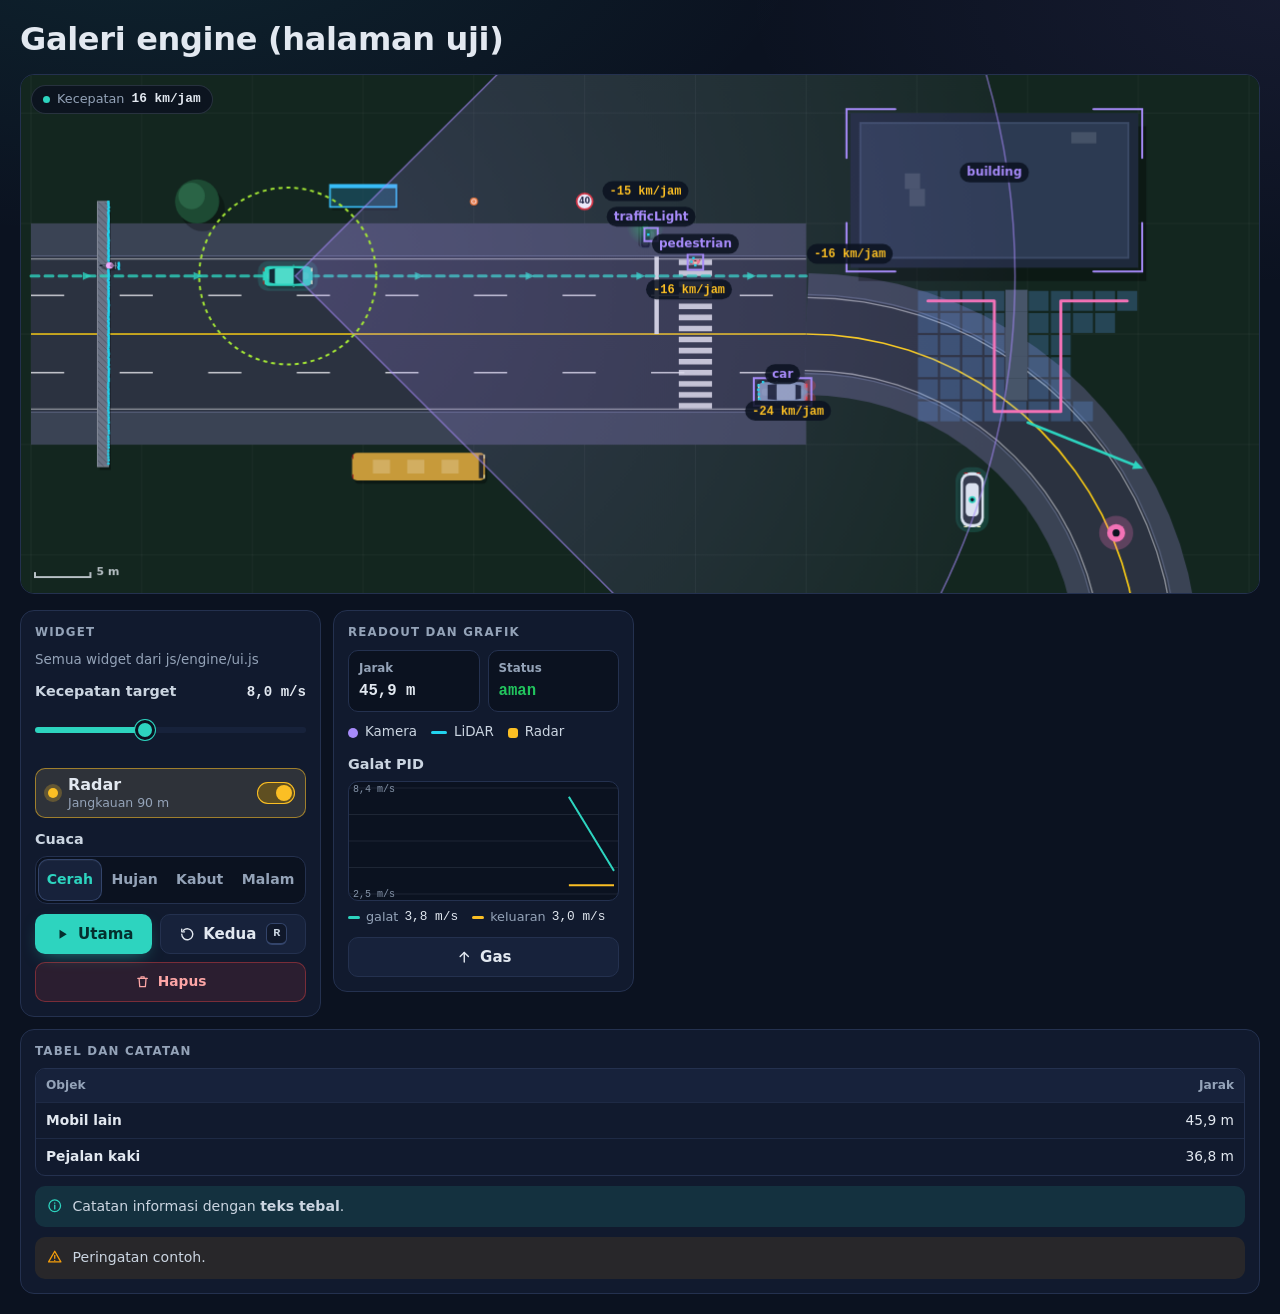
==== commit 5952b6f2: "Ubah menjadi LiveShuttle: shuttle 3D di peta OSM Ma Chung dan pelajaran berlatar Malang Shuttle 3D M" ====
--- a/tests/foundation_gallery.html
+++ b/tests/foundation_gallery.html
@@ -98,7 +98,6 @@
           E.drawWall(g, wall);
           E.drawTree(g, 5, -12, 2);
           E.drawCone(g, { x: 30, y: -12 }, { view });
-          E.drawCardboard(g, { x: 34, y: -12, length: 1, width: 0.8, heading: 0.3 });
           E.drawHalte(g, { x: 20, y: -12.5, length: 6, width: 2 });
           E.drawBus(g, bus);
           E.drawShuttle(g, shuttle, { ego: true });
--- a/css/style.css
+++ b/css/style.css
@@ -1,4 +1,4 @@
-/* SimOtonom: gaya bersama untuk seluruh situs.
+/* LiveShuttle: gaya bersama untuk seluruh situs.
    Tema gelap bergaya ruang kendali. Variabel di :root dipakai semua halaman dan pelajaran. */
 
 :root {
@@ -612,10 +612,10 @@
 }
 
 .hero-title {
-  font-size: clamp(2rem, 4.2vw, 3.3rem);
+  font-size: clamp(1.75rem, 3.3vw, 2.65rem);
   font-weight: 800;
-  line-height: 1.08;
-  letter-spacing: -0.03em;
+  line-height: 1.12;
+  letter-spacing: -0.025em;
   text-wrap: balance;
 }
 
@@ -688,6 +688,13 @@
   position: relative;
   aspect-ratio: 16 / 10.5;
   background: #13261f;
+}
+
+.ambient-note {
+  margin-top: 8px;
+  color: var(--muted);
+  font-size: 0.8rem;
+  text-align: right;
 }
 
 .about {
@@ -1376,15 +1383,21 @@
   color: var(--ok);
 }
 
+/* Lencana Dijeda di pojok kanan atas panggung, supaya tidak menutupi panel hasil di bagian bawah
+   atau atribusi peta di pojok kanan bawah. Tinggi tetap: bila pelajaran lama masih mengatur
+   `bottom`, lencana tetap di atas dan tidak memanjang. Bila chip HUD sampai ke pojok kanan,
+   lesson-page.js mengisi --stage-badge-auto supaya lencana turun di bawah chip itu.
+   Pelajaran boleh menggeser sendiri dengan --stage-badge-top. */
 .stage-badge {
   position: absolute;
+  top: var(--stage-badge-top, var(--stage-badge-auto, 10px));
   right: 10px;
-  bottom: 10px;
   z-index: 3;
   display: inline-flex;
   align-items: center;
   gap: 6px;
-  padding: 6px 12px;
+  height: 30px;
+  padding: 0 12px;
   border-radius: 999px;
   background: rgba(245, 158, 11, 0.16);
   border: 1px solid rgba(245, 158, 11, 0.45);
@@ -1524,7 +1537,7 @@
 
 .step-dots {
   display: flex;
-  gap: 2px;
+  gap: 0;
   margin: 0;
   padding: 0;
   list-style: none;
@@ -1532,8 +1545,8 @@
 
 .step-dot {
   position: relative;
-  width: 22px;
-  height: 28px;
+  width: 26px;
+  height: 40px;
   padding: 0;
   border: 0;
   background: none;
@@ -1894,7 +1907,7 @@
   margin-top: 10px;
 }
 
-/* ---------- simulator 3D ---------- */
+/* ---------- Shuttle 3D Ma Chung ---------- */
 
 .sim3d-host {
   position: relative;
@@ -1989,7 +2002,7 @@
 .ctl-slider input[type='range'] {
   --fill: 50%;
   width: 100%;
-  height: 28px;
+  height: 40px;
   margin: 0;
   background: transparent;
   cursor: pointer;
@@ -2152,7 +2165,7 @@
   gap: 6px;
   flex: 1 1 auto;
   min-width: 0;
-  min-height: 34px;
+  min-height: 40px;
   padding: 0 6px;
   border: 0;
   border-radius: 9px;
@@ -2420,8 +2433,8 @@
   background: #16223c;
   box-shadow: 0 18px 40px -12px rgba(0, 0, 0, 0.7);
   font-size: 0.92rem;
-  pointer-events: auto;
-  cursor: pointer;
+  /* klik tembus ke kontrol di bawahnya, toast hilang sendiri */
+  pointer-events: none;
   animation: toast-in 0.25s ease;
 }
 
@@ -2505,6 +2518,13 @@
   100% {
     transform: scale(1);
     box-shadow: 0 0 0 0 rgba(34, 197, 94, 0);
+  }
+}
+
+/* layar sentuh: titik langkah selebar 40 px supaya mudah diketuk */
+@media (pointer: coarse) {
+  .step-dot {
+    width: 40px;
   }
 }
 
